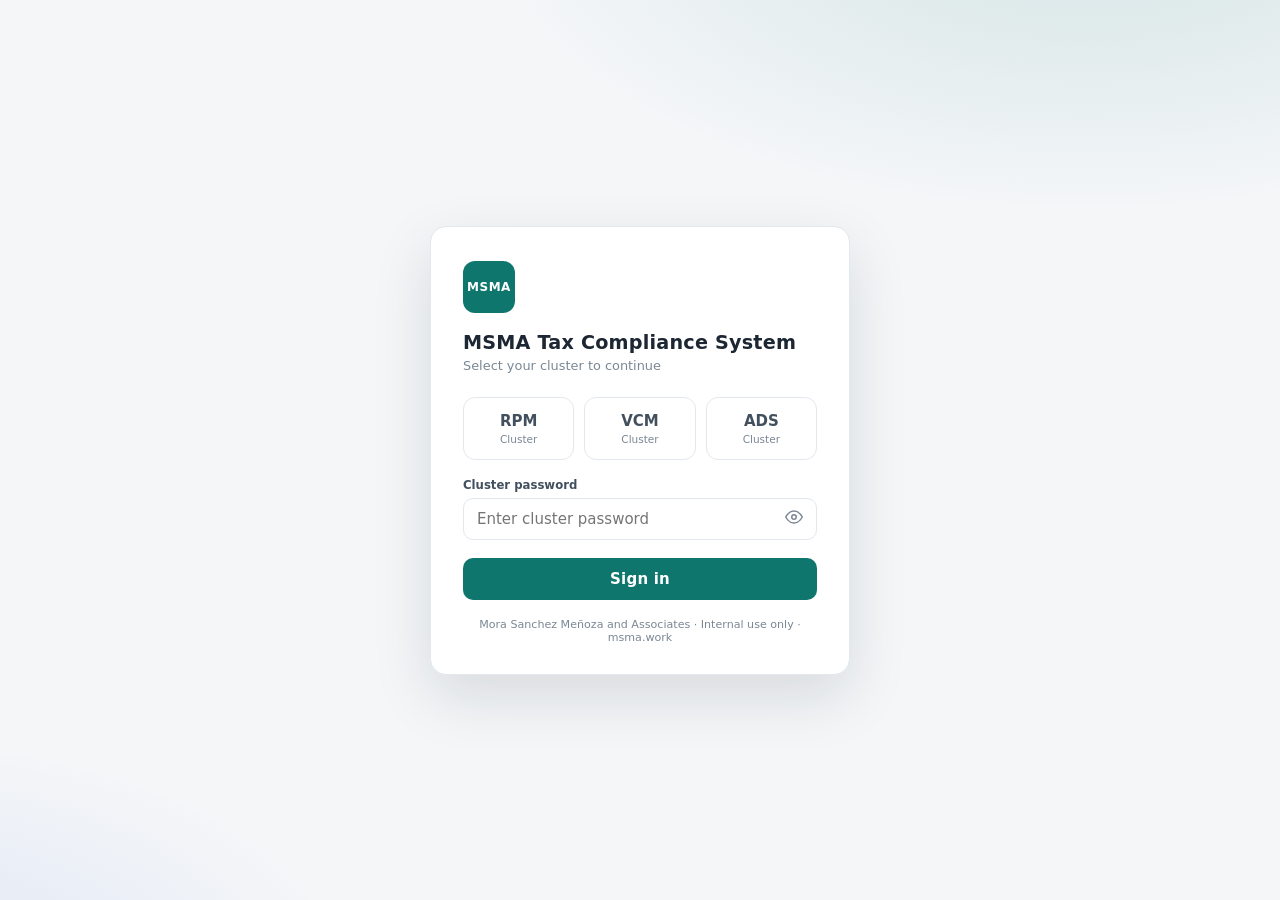
==== msma-tax-compliance-system_6.html @ a79dd3a3 "Add files via upload" ====
<!DOCTYPE html>
<html lang="en">
<head>
<meta charset="UTF-8">
<meta name="viewport" content="width=device-width, initial-scale=1.0">
<title>MSMA Tax Compliance System</title>
<style>
  :root{
    --ink:#1c2733; --ink-soft:#42505e; --muted:#7a8794;
    --paper:#f4f6f8; --surface:#ffffff; --line:#e2e8ee;
    --accent:#0f766e; --accent-soft:#e6f3f1; --accent-deep:#0b5a54;
    --amber:#b45309; --amber-bg:#fdf3e3;
    --red:#b91c1c; --red-bg:#fdecec;
    --green:#15803d; --green-bg:#e9f6ee;
    --blue:#1d4ed8; --blue-bg:#e9effc;
    --radius:10px;
    --sidebar-w:248px; --sidebar-w-min:64px;
    font-size:15px;
  }
  *{box-sizing:border-box; margin:0; padding:0;}
  body{
    font-family:"Segoe UI", system-ui, -apple-system, Roboto, "Helvetica Neue", Arial, sans-serif;
    background:var(--paper); color:var(--ink); min-height:100vh;
  }
  button{font:inherit; cursor:pointer;}
  input,select,textarea{font:inherit; color:var(--ink);}

  /* =================== LOGIN =================== */
  #loginScreen{
    min-height:100vh; display:flex; align-items:center; justify-content:center;
    background:
      radial-gradient(1000px 500px at 85% -10%, rgba(15,118,110,.14), transparent 60%),
      radial-gradient(800px 420px at -10% 110%, rgba(29,78,216,.10), transparent 60%),
      var(--paper);
    padding:24px;
  }
  .login-card{
    width:100%; max-width:420px; background:var(--surface);
    border:1px solid var(--line); border-radius:16px;
    box-shadow:0 22px 60px rgba(15,25,35,.12);
    padding:34px 32px 30px;
  }
  .login-card .logo{
    width:52px; height:52px; border-radius:12px; background:var(--accent);
    color:#fff; display:grid; place-items:center; font-weight:800; letter-spacing:.5px;
    margin-bottom:18px; font-size:.8rem;
  }
  .login-card h1{font-size:1.28rem; letter-spacing:.2px;}
  .login-card .tag{color:var(--muted); font-size:.86rem; margin:4px 0 24px;}
  .cluster-grid{display:grid; grid-template-columns:repeat(3,1fr); gap:10px; margin-bottom:18px;}
  .cluster-opt{
    border:1.5px solid var(--line); border-radius:12px; background:var(--surface);
    padding:14px 8px; text-align:center; color:var(--ink-soft); font-weight:700;
    transition:border-color .15s, background .15s;
  }
  .cluster-opt small{display:block; font-weight:500; color:var(--muted); font-size:.7rem; margin-top:3px;}
  .cluster-opt:hover{border-color:var(--accent);}
  .cluster-opt.sel{border-color:var(--accent); background:var(--accent-soft); color:var(--accent-deep);}
  .login-field{margin-bottom:14px;}
  .login-field label{display:block; font-size:.78rem; font-weight:600; color:var(--ink-soft); margin-bottom:6px;}
  .pw-wrap{position:relative;}
  .pw-wrap input{
    width:100%; padding:11px 44px 11px 13px; border:1.5px solid var(--line); border-radius:10px; outline:none;
  }
  .pw-wrap input:focus{border-color:var(--accent);}
  /* hide the browser's built-in password reveal (Edge) so only our toggle shows */
  .pw-wrap input::-ms-reveal,
  .pw-wrap input::-ms-clear{display:none;}
  .pw-wrap .eye{
    position:absolute; right:6px; top:50%; transform:translateY(-50%);
    border:none; background:transparent; color:var(--muted); width:34px; height:34px; border-radius:8px;
  }
  .pw-wrap .eye:hover{background:var(--paper);}
  .login-btn{
    width:100%; padding:12px; border:none; border-radius:10px; background:var(--accent);
    color:#fff; font-weight:700; letter-spacing:.2px; margin-top:4px;
  }
  .login-btn:hover{background:var(--accent-deep);}
  .login-err{
    color:var(--red); background:var(--red-bg); border-radius:8px; font-size:.82rem;
    padding:9px 12px; margin-bottom:12px; display:none;
  }
  .login-err.show{display:block; animation:shake .3s;}
  @keyframes shake{ 25%{transform:translateX(-4px)} 75%{transform:translateX(4px)} }
  .login-foot{margin-top:18px; text-align:center; font-size:.74rem; color:var(--muted);}

  /* =================== APP CHROME =================== */
  #appScreen{display:none;}
  .topbar{
    position:fixed; top:0; left:0; right:0; height:56px; z-index:40;
    background:var(--surface); border-bottom:1px solid var(--line);
    display:flex; align-items:center; gap:12px; padding:0 16px;
  }
  .hamburger{
    width:40px; height:40px; border:none; background:transparent; border-radius:50%;
    display:grid; place-items:center; color:var(--ink-soft);
  }
  .hamburger:hover{background:var(--paper);}
  .brand{display:flex; align-items:baseline; gap:8px; white-space:nowrap;}
  .brand .word{font-weight:700; letter-spacing:.4px;}
  .brand .app{color:var(--muted); font-size:.92rem;}
  .topbar .spacer{flex:1;}
  .cluster-chip{
    font-size:.76rem; font-weight:700; color:var(--accent-deep); background:var(--accent-soft);
    padding:4px 12px; border-radius:999px; letter-spacing:.04em;
  }
  .pst-clock{font-size:.85rem; color:var(--muted); white-space:nowrap;}
  .pst-clock b{color:var(--ink-soft); font-weight:600;}
  .logout-btn{
    border:1px solid var(--line); background:var(--surface); border-radius:8px;
    padding:6px 12px; font-size:.82rem; font-weight:600; color:var(--ink-soft);
  }
  .logout-btn:hover{border-color:var(--red); color:var(--red);}

  /* =================== SIDEBAR =================== */
  .sidebar{
    position:fixed; top:56px; bottom:0; left:0; width:var(--sidebar-w); z-index:30;
    background:var(--surface); border-right:1px solid var(--line);
    padding:12px 8px; overflow-y:auto; transition:width .18s ease;
    display:flex; flex-direction:column;
  }
  body.nav-min .sidebar{width:var(--sidebar-w-min);}
  .nav-item{
    display:flex; align-items:center; gap:14px; width:100%;
    border:none; background:transparent; text-align:left;
    padding:10px 14px; border-radius:0 999px 999px 0;
    color:var(--ink-soft); font-weight:500; white-space:nowrap; overflow:hidden;
  }
  .nav-item:hover{background:var(--paper);}
  .nav-item.active{background:var(--accent-soft); color:var(--accent-deep); font-weight:700;}
  .nav-item .ico{flex:0 0 20px; width:20px; height:20px;}
  .nav-item .chev{
    margin-left:auto; transition:transform .5s ease; flex:0 0 16px; width:16px; height:16px;
  }
  .nav-item.open .chev{transform:rotate(180deg);}
  body.nav-min .nav-item .label, body.nav-min .nav-item .chev{display:none;}

  /* dropdown: vertical window closing at .5s */
  .submenu{
    overflow:hidden; max-height:0; transition:max-height .5s ease;
  }
  .submenu.open{max-height:240px;}
  .submenu .nav-item{padding-left:48px; font-size:.92rem;}
  body.nav-min .submenu .nav-item{padding-left:14px;}
  .nav-bottom{margin-top:auto; border-top:1px solid var(--line); padding-top:8px;}

  /* =================== MAIN =================== */
  .main{margin:56px 0 0 var(--sidebar-w); padding:22px 26px 60px; transition:margin .18s ease;}
  body.nav-min .main{margin-left:var(--sidebar-w-min);}
  .page-head{display:flex; flex-wrap:wrap; align-items:center; gap:14px; margin-bottom:18px;}
  .page-head h1{font-size:1.35rem; font-weight:700; letter-spacing:.2px;}
  .page-head .sub{color:var(--muted); font-size:.9rem; width:100%;}
  .period-nav{display:flex; align-items:center; gap:6px; margin-left:auto;}
  .period-nav button{
    border:1px solid var(--line); background:var(--surface); border-radius:8px;
    width:34px; height:34px; color:var(--ink-soft);
  }
  .period-nav .period-label{
    border:1px solid var(--line); background:var(--surface); border-radius:8px;
    padding:6px 14px; font-weight:600; min-width:150px; text-align:center;
  }
  .subtabs{display:flex; gap:8px; margin-bottom:16px;}
  .subtab{
    border:1px solid var(--line); background:var(--surface); border-radius:999px;
    padding:7px 16px; font-weight:600; font-size:.86rem; color:var(--ink-soft);
  }
  .subtab.active{background:var(--ink); border-color:var(--ink); color:#fff;}

  .stat-row{display:grid; grid-template-columns:repeat(auto-fit,minmax(150px,1fr)); gap:12px; margin-bottom:20px;}
  .stat{background:var(--surface); border:1px solid var(--line); border-radius:var(--radius); padding:14px 16px;}
  .stat .n{font-size:1.5rem; font-weight:700;}
  .stat .l{font-size:.8rem; color:var(--muted); margin-top:2px;}
  .stat.flag-red .n{color:var(--red);}
  .stat.flag-amber .n{color:var(--amber);}
  .stat.flag-green .n{color:var(--green);}

  .toolbar{display:flex; flex-wrap:wrap; gap:10px; margin-bottom:14px; align-items:center;}
  .toolbar input[type=search]{
    flex:1; min-width:180px; padding:9px 14px; border:1px solid var(--line);
    border-radius:999px; background:var(--surface); outline:none;
  }
  .toolbar input[type=search]:focus{border-color:var(--accent);}
  .toolbar select{padding:9px 12px; border:1px solid var(--line); border-radius:8px; background:var(--surface);}
  .btn{border:none; border-radius:8px; padding:9px 16px; font-weight:600; background:var(--accent); color:#fff;}
  .btn:hover{background:var(--accent-deep);}
  .btn.ghost{background:var(--surface); color:var(--ink-soft); border:1px solid var(--line);}
  .btn.ghost:hover{background:var(--paper);}

  .card{background:var(--surface); border:1px solid var(--line); border-radius:var(--radius); overflow:hidden; margin-bottom:18px;}
  .card .card-title{
    padding:12px 16px; border-bottom:1px solid var(--line); font-weight:700; font-size:.95rem;
    display:flex; align-items:center; gap:10px;
  }
  .card .card-title .pill{
    font-size:.7rem; font-weight:700; padding:2px 9px; border-radius:999px;
    background:var(--accent-soft); color:var(--accent-deep);
  }
  table{width:100%; border-collapse:collapse;}
  thead th{
    text-align:left; font-size:.74rem; text-transform:uppercase; letter-spacing:.06em;
    color:var(--muted); padding:10px 14px; border-bottom:1px solid var(--line); background:#fbfcfd; white-space:nowrap;
  }
  tbody td{padding:12px 14px; border-bottom:1px solid var(--line); vertical-align:middle;}
  tbody tr:last-child td{border-bottom:none;}
  tbody tr:hover{background:#fafcfc;}
  .cname{font-weight:600; cursor:pointer;}
  .cname:hover{color:var(--accent); text-decoration:underline;}
  .cmeta{font-size:.78rem; color:var(--muted); margin-top:2px;}
  .chan{display:inline-block; font-size:.72rem; font-weight:700; letter-spacing:.03em; padding:2px 8px; border-radius:999px;}
  .chan.ebir{background:var(--blue-bg); color:var(--blue);}
  .chan.efps{background:var(--accent-soft); color:var(--accent-deep);}
  .taxtag{
    display:inline-block; font-size:.68rem; font-weight:700; padding:2px 7px; border-radius:6px;
    background:var(--paper); color:var(--ink-soft); border:1px solid var(--line); margin-right:3px;
  }
  .due{font-variant-numeric:tabular-nums; white-space:nowrap; font-size:.86rem;}
  .flagchip{display:inline-flex; align-items:center; gap:5px; font-size:.75rem; font-weight:700; padding:3px 9px; border-radius:999px; white-space:nowrap;}
  .flagchip.red{background:var(--red-bg); color:var(--red);}
  .flagchip.amber{background:var(--amber-bg); color:var(--amber);}
  .flagchip.green{background:var(--green-bg); color:var(--green);}
  .flagchip.grey{background:var(--paper); color:var(--muted);}

  .pipe{display:flex; gap:3px; align-items:center;}
  .pipe .step{
    width:22px; height:22px; border-radius:6px; border:1px solid var(--line);
    background:var(--surface); display:grid; place-items:center;
    font-size:.62rem; font-weight:700; color:var(--muted); position:relative;
  }
  .pipe .step.done{background:var(--accent); border-color:var(--accent); color:#fff;}
  .pipe .step.next{border-color:var(--accent); color:var(--accent-deep); border-style:dashed;}
  .pipe .step:hover::after{
    content:attr(data-tip); position:absolute; bottom:130%; left:50%; transform:translateX(-50%);
    background:var(--ink); color:#fff; font-size:.7rem; font-weight:500; padding:4px 8px;
    border-radius:6px; white-space:nowrap; z-index:5;
  }
  .pipe-actions{display:flex; gap:4px; margin-left:8px;}
  .pipe-actions button{
    border:1px solid var(--line); background:var(--surface); border-radius:6px;
    width:24px; height:24px; font-size:.8rem; color:var(--ink-soft); line-height:1;
  }
  .pipe-actions button:hover{border-color:var(--accent); color:var(--accent-deep);}
  .status-word{font-size:.78rem; color:var(--ink-soft); margin-top:4px;}

  .empty{padding:44px 20px; text-align:center; color:var(--muted);}
  .empty b{color:var(--ink-soft);}

  /* summary tiles on dashboard */
  .ret-grid{display:grid; grid-template-columns:repeat(auto-fit,minmax(250px,1fr)); gap:14px; margin-bottom:22px;}
  .ret-card{
    background:var(--surface); border:1px solid var(--line); border-radius:var(--radius);
    padding:16px; cursor:pointer; transition:border-color .15s, box-shadow .15s;
  }
  .ret-card:hover{border-color:var(--accent); box-shadow:0 4px 14px rgba(15,118,110,.08);}
  .ret-card .rc-head{display:flex; justify-content:space-between; align-items:baseline; margin-bottom:2px;}
  .ret-card .rc-form{font-weight:800; font-size:1.05rem;}
  .ret-card .rc-tax{font-size:.7rem; font-weight:700; color:var(--accent-deep); background:var(--accent-soft); padding:2px 8px; border-radius:999px;}
  .ret-card .rc-period{font-size:.78rem; color:var(--muted); margin-bottom:12px;}
  .ret-card .rc-bar{height:8px; border-radius:999px; background:var(--paper); overflow:hidden; margin-bottom:10px; display:flex;}
  .ret-card .rc-bar i{display:block; height:100%;}
  .ret-card .rc-nums{display:flex; gap:14px; font-size:.78rem; color:var(--ink-soft); flex-wrap:wrap;}
  .ret-card .rc-nums b{font-size:.95rem;}
  .dot{display:inline-block; width:8px; height:8px; border-radius:50%; margin-right:4px;}

  /* =================== MODALS =================== */
  .overlay{
    position:fixed; inset:0; background:rgba(20,28,36,.45); z-index:60;
    display:none; align-items:flex-start; justify-content:center; padding:56px 16px; overflow-y:auto;
  }
  .overlay.open{display:flex;}
  .modal{background:var(--surface); border-radius:14px; width:100%; max-width:640px; box-shadow:0 18px 50px rgba(15,25,35,.25);}
  .modal header{display:flex; align-items:center; justify-content:space-between; padding:16px 20px; border-bottom:1px solid var(--line); cursor:move; user-select:none;}
  .modal header h2{font-size:1.05rem;}
  /* dropdown checklist */
  .dd{position:relative;}
  .dd-btn{
    width:100%; text-align:left; padding:8px 34px 8px 11px; border:1px solid var(--line);
    border-radius:8px; background:#fff; color:var(--ink); position:relative;
  }
  .dd-btn:focus{border-color:var(--accent); outline:none;}
  .dd-btn.placeholder{color:var(--muted);}
  .dd-btn::after{
    content:""; position:absolute; right:12px; top:50%; width:8px; height:8px;
    border-right:2px solid var(--muted); border-bottom:2px solid var(--muted);
    transform:translateY(-70%) rotate(45deg); transition:transform .2s ease;
  }
  .dd.open .dd-btn::after{transform:translateY(-30%) rotate(-135deg);}
  .dd-panel{
    position:absolute; top:calc(100% + 4px); left:0; right:0; z-index:10;
    background:#fff; border:1px solid var(--line); border-radius:10px;
    box-shadow:0 10px 26px rgba(15,25,35,.14); padding:6px;
    overflow:hidden; max-height:0; opacity:0; pointer-events:none;
    transition:max-height .5s ease, opacity .2s ease;
  }
  .dd.open .dd-panel{max-height:220px; opacity:1; pointer-events:auto;}
  .dd-panel label{
    display:flex; align-items:center; gap:9px; padding:8px 10px; border-radius:7px;
    font-size:.88rem; font-weight:500; color:var(--ink-soft); cursor:pointer; margin:0;
  }
  .dd-panel label:hover{background:var(--paper);}
  .modal .body{padding:18px 20px; display:grid; grid-template-columns:1fr 1fr; gap:14px;}
  .modal .body .full{grid-column:1/-1;}
  .field label{display:block; font-size:.78rem; font-weight:600; color:var(--ink-soft); margin-bottom:5px;}
  .field input,.field select,.field textarea{
    width:100%; padding:8px 11px; border:1px solid var(--line); border-radius:8px; outline:none; background:#fff;
  }
  .field input:focus,.field select:focus,.field textarea:focus{border-color:var(--accent);}
  .checks{display:flex; gap:14px; flex-wrap:wrap; padding-top:4px;}
  .cor-note{
    display:flex; gap:8px; align-items:flex-start;
    background:var(--amber-bg); color:var(--amber);
    border:1px solid #f0d9b5; border-radius:8px;
    padding:9px 12px; font-size:.8rem; line-height:1.45;
  }
  .cor-note b{font-weight:700;}
  .checks label{display:flex; align-items:center; gap:6px; font-size:.86rem; font-weight:500; color:var(--ink-soft); margin:0;}
  .modal footer{display:flex; justify-content:space-between; gap:10px; padding:14px 20px; border-top:1px solid var(--line);}
  .modal footer .right{display:flex; gap:10px; margin-left:auto;}
  .danger-link{background:none; border:none; color:var(--red); font-weight:600;}
  .xclose{border:none; background:transparent; font-size:1.2rem; color:var(--muted); width:32px; height:32px; border-radius:50%;}
  .xclose:hover{background:var(--paper);}
  .hint{font-size:.75rem; color:var(--muted); margin-top:4px;}

  .toast{
    position:fixed; bottom:22px; left:50%; transform:translateX(-50%) translateY(80px);
    background:var(--ink); color:#fff; padding:10px 18px; border-radius:999px;
    font-size:.85rem; z-index:80; opacity:0; transition:all .25s ease; pointer-events:none;
  }
  .toast.show{opacity:1; transform:translateX(-50%) translateY(0);}
  .storage-note{margin-top:16px; font-size:.78rem; color:var(--muted);}

  @media (max-width:860px){
    body #appScreen .sidebar{width:var(--sidebar-w-min);}
    body #appScreen .sidebar .label, body #appScreen .sidebar .chev{display:none;}
    body #appScreen .main{margin-left:var(--sidebar-w-min); padding:16px 12px 60px;}
    .modal .body{grid-template-columns:1fr;}
    .cluster-grid{grid-template-columns:1fr;}
  }
  @media (prefers-reduced-motion: reduce){ *{transition:none !important;} }
</style>
</head>
<body>

<!-- ============================================================
     LOGIN SCREEN
============================================================ -->
<div id="loginScreen">
  <div class="login-card">
    <div class="logo">MSMA</div>
    <h1>MSMA Tax Compliance System</h1>
    <div class="tag">Select your cluster to continue</div>
    <div class="login-err" id="loginErr"></div>
    <div class="cluster-grid" id="clusterGrid">
      <button class="cluster-opt" data-cluster="RPM">RPM<small>Cluster</small></button>
      <button class="cluster-opt" data-cluster="VCM">VCM<small>Cluster</small></button>
      <button class="cluster-opt" data-cluster="ADS">ADS<small>Cluster</small></button>
    </div>
    <div class="login-field">
      <label for="loginPw">Cluster password</label>
      <div class="pw-wrap">
        <input type="password" id="loginPw" placeholder="Enter cluster password" autocomplete="current-password">
        <button class="eye" id="pwEye" type="button" aria-label="Show password">
          <svg width="18" height="18" viewBox="0 0 24 24" fill="none" stroke="currentColor" stroke-width="2" stroke-linecap="round" stroke-linejoin="round"><path d="M1 12s4-8 11-8 11 8 11 8-4 8-11 8-11-8-11-8z"/><circle cx="12" cy="12" r="3"/></svg>
        </button>
      </div>
    </div>
    <button class="login-btn" id="btnLogin">Sign in</button>
    <div class="login-foot">Mora Sanchez Meñoza and Associates · Internal use only · msma.work</div>
  </div>
</div>

<!-- ============================================================
     APP
============================================================ -->
<div id="appScreen">
  <div class="topbar">
    <button class="hamburger" id="btnNav" aria-label="Toggle navigation">
      <svg width="20" height="20" viewBox="0 0 24 24" fill="none" stroke="currentColor" stroke-width="2" stroke-linecap="round"><line x1="3" y1="6" x2="21" y2="6"/><line x1="3" y1="12" x2="21" y2="12"/><line x1="3" y1="18" x2="21" y2="18"/></svg>
    </button>
    <div class="brand">
      <span class="word">MSMA</span>
      <span class="app">Tax Compliance System</span>
    </div>
    <span class="cluster-chip" id="clusterChip"></span>
    <div class="spacer"></div>
    <div class="pst-clock" id="pstClock"></div>
    <button class="logout-btn" id="btnLogout">Log out</button>
  </div>

  <nav class="sidebar" id="sidebar">
    <button class="nav-item" data-view="dashboard">
      <svg class="ico" viewBox="0 0 24 24" fill="none" stroke="currentColor" stroke-width="2" stroke-linecap="round" stroke-linejoin="round"><rect x="3" y="3" width="7" height="9"/><rect x="14" y="3" width="7" height="5"/><rect x="14" y="12" width="7" height="9"/><rect x="3" y="16" width="7" height="5"/></svg>
      <span class="label">Main Tracker</span>
    </button>
    <button class="nav-item" data-view="masterlist">
      <svg class="ico" viewBox="0 0 24 24" fill="none" stroke="currentColor" stroke-width="2" stroke-linecap="round" stroke-linejoin="round"><path d="M17 21v-2a4 4 0 0 0-4-4H5a4 4 0 0 0-4 4v2"/><circle cx="9" cy="7" r="4"/><path d="M23 21v-2a4 4 0 0 0-3-3.87"/><path d="M16 3.13a4 4 0 0 1 0 7.75"/></svg>
      <span class="label">Client Masterlist</span>
    </button>

    <button class="nav-item" id="taxParent">
      <svg class="ico" viewBox="0 0 24 24" fill="none" stroke="currentColor" stroke-width="2" stroke-linecap="round" stroke-linejoin="round"><path d="M14 2H6a2 2 0 0 0-2 2v16a2 2 0 0 0 2 2h12a2 2 0 0 0 2-2V8z"/><polyline points="14 2 14 8 20 8"/><line x1="16" y1="13" x2="8" y2="13"/><line x1="16" y1="17" x2="8" y2="17"/></svg>
      <span class="label">Tax Compliance</span>
      <svg class="chev" viewBox="0 0 24 24" fill="none" stroke="currentColor" stroke-width="2" stroke-linecap="round" stroke-linejoin="round"><polyline points="6 9 12 15 18 9"/></svg>
    </button>
    <div class="submenu" id="taxSubmenu">
      <button class="nav-item" data-view="WTC"><span class="label">WTC · Compensation</span></button>
      <button class="nav-item" data-view="EWT"><span class="label">EWT · Expanded</span></button>
      <button class="nav-item" data-view="VAT"><span class="label">VAT</span></button>
      <button class="nav-item" data-view="IT"><span class="label">IT · Income Tax</span></button>
    </div>

    <div class="nav-bottom">
      <button class="nav-item" id="navExport">
        <svg class="ico" viewBox="0 0 24 24" fill="none" stroke="currentColor" stroke-width="2" stroke-linecap="round" stroke-linejoin="round"><path d="M21 15v4a2 2 0 0 1-2 2H5a2 2 0 0 1-2-2v-4"/><polyline points="7 10 12 15 17 10"/><line x1="12" y1="15" x2="12" y2="3"/></svg>
        <span class="label">Export current view</span>
      </button>
    </div>
  </nav>

  <main class="main" id="mainContent"></main>
</div>

<!-- ============ CLIENT MODAL ============ -->
<div class="overlay" id="clientOverlay">
  <div class="modal" role="dialog" aria-modal="true">
    <header>
      <h2 id="clientModalTitle">Add client</h2>
      <button class="xclose" data-close="clientOverlay">✕</button>
    </header>
    <div class="body">
      <div class="cor-note full">
        <svg width="15" height="15" viewBox="0 0 24 24" fill="none" stroke="currentColor" stroke-width="2" stroke-linecap="round" stroke-linejoin="round" style="flex:0 0 15px; margin-top:2px;"><circle cx="12" cy="12" r="10"/><line x1="12" y1="16" x2="12" y2="12"/><line x1="12" y1="8" x2="12.01" y2="8"/></svg>
        <span>All information must be based on the client's <b>latest Certificate of Registration (BIR Form 2303)</b>.</span>
      </div>
      <div class="field full">
        <label>Registered name</label>
        <input id="fName" placeholder="e.g. ABC Trading Corp.">
      </div>
      <div class="field">
        <label>TIN</label>
        <input id="fTin" placeholder="000-000-000-000">
      </div>
      <div class="field">
        <label>RDO code</label>
        <input id="fRdo" placeholder="e.g. 081">
      </div>
      <div class="field">
        <label>Filing channel</label>
        <select id="fChan">
          <option value="eBIRForms">eBIRForms</option>
          <option value="EFPS">EFPS</option>
        </select>
      </div>
      <div class="field">
        <label>EFPS group</label>
        <select id="fGroup">
          <option value="">N/A</option>
          <option value="A">Group A (file by 15th)</option>
          <option value="B">Group B (file by 14th)</option>
          <option value="C">Group C (file by 13th)</option>
          <option value="D">Group D (file by 12th)</option>
          <option value="E">Group E (file by 11th)</option>
        </select>
        <div class="hint">Staggered filing applies to EFPS monthly withholding returns. Payment due the 15th.</div>
      </div>
      <div class="field">
        <label>Applicable tax types</label>
        <div class="dd" id="taxDd">
          <button type="button" class="dd-btn placeholder" id="taxDdBtn">Select tax types</button>
          <div class="dd-panel">
            <label><input type="checkbox" id="txWTC"> WTC</label>
            <label><input type="checkbox" id="txEWT"> EWT</label>
            <label><input type="checkbox" id="txVAT"> VAT</label>
            <label><input type="checkbox" id="txIT"> IT</label>
          </div>
        </div>
      </div>
      <div class="field">
        <label>Registered business address</label>
        <input id="fAddr" placeholder="As shown on the 2303">
      </div>
      <div class="field">
        <label>Associate in charge</label>
        <input id="fPrep" placeholder="Staff name">
      </div>
      <div class="field">
        <label>Reviewer/Senior associate in charge</label>
        <input id="fRev" placeholder="Senior / manager">
      </div>
      <div class="field full">
        <label>Notes</label>
        <textarea id="fNotes" rows="2" placeholder="Payroll cut-off quirks, contact person, etc."></textarea>
      </div>
    </div>
    <footer>
      <button class="danger-link" id="btnDeleteClient" style="display:none;">Delete client</button>
      <div class="right">
        <button class="btn ghost" data-close="clientOverlay">Cancel</button>
        <button class="btn" id="btnSaveClient">Save client</button>
      </div>
    </footer>
  </div>
</div>

<!-- ============ RECORD MODAL ============ -->
<div class="overlay" id="recOverlay">
  <div class="modal" role="dialog" aria-modal="true">
    <header>
      <h2 id="recModalTitle">Filing detail</h2>
      <button class="xclose" data-close="recOverlay">✕</button>
    </header>
    <div class="body">
      <div class="field">
        <label>Tax due (₱)</label>
        <input id="rTax" type="number" min="0" step="0.01" placeholder="0.00">
      </div>
      <div class="field">
        <label>Confirmation / FRN no.</label>
        <input id="rRef" placeholder="Filing reference no.">
      </div>
      <div class="field full">
        <label>Notes for this period</label>
        <textarea id="rNotes" rows="3" placeholder="Variances, client delays, penalty exposure…"></textarea>
      </div>
      <div class="field full">
        <label>Step history</label>
        <div id="rHistory" style="font-size:.82rem; color:var(--ink-soft); line-height:1.7;"></div>
      </div>
    </div>
    <footer>
      <div class="right">
        <button class="btn ghost" data-close="recOverlay">Close</button>
        <button class="btn" id="btnSaveRec">Save</button>
      </div>
    </footer>
  </div>
</div>

<div class="toast" id="toast"></div>

<script>
"use strict";
/* ============================================================
   PST-pinned date helpers
============================================================ */
const MONTHS = ["January","February","March","April","May","June","July","August","September","October","November","December"];
function nowPST(){
  const fmt = new Intl.DateTimeFormat("en-PH", {
    timeZone:"Asia/Manila", year:"numeric", month:"2-digit", day:"2-digit",
    hour:"2-digit", minute:"2-digit", hour12:false
  });
  const p = {};
  fmt.formatToParts(new Date()).forEach(x => p[x.type] = x.value);
  return { y:+p.year, m:+p.month, d:+p.day, hh:p.hour, mm:p.minute };
}
function ymdInt(y,m,d){ return y*10000+m*100+d; }
function todayInt(){ const t=nowPST(); return ymdInt(t.y,t.m,t.d); }
function dateStampPST(){ const t=nowPST(); return `${t.y}-${String(t.m).padStart(2,"0")}-${String(t.d).padStart(2,"0")}`; }
function daysBetween(fromInt, toYmd){
  const f = new Date(Date.UTC(Math.floor(fromInt/10000), Math.floor(fromInt/100)%100-1, fromInt%100));
  const t = new Date(Date.UTC(toYmd.y, toYmd.m-1, toYmd.d));
  return Math.round((t-f)/86400000);
}
function lastDayOf(y,m){ return new Date(Date.UTC(y,m,0)).getUTCDate(); }
function addDays(y,m,d,n){
  const dt = new Date(Date.UTC(y,m-1,d)); dt.setUTCDate(dt.getUTCDate()+n);
  return { y:dt.getUTCFullYear(), m:dt.getUTCMonth()+1, d:dt.getUTCDate() };
}
function ordinal(n){ const s=["th","st","nd","rd"], v=n%100; return n+(s[(v-20)%10]||s[v]||s[0]); }
function fmtYmd(o){ return `${MONTHS[o.m-1].slice(0,3)} ${o.d}, ${o.y}`; }

/* ============================================================
   Auth — cluster gate (hash-obfuscated; see deployment note)
============================================================ */
const cyrb53 = (str, seed = 0) => {
  let h1 = 0xdeadbeef ^ seed, h2 = 0x41c6ce57 ^ seed;
  for (let i = 0, ch; i < str.length; i++) {
    ch = str.charCodeAt(i);
    h1 = Math.imul(h1 ^ ch, 2654435761);
    h2 = Math.imul(h2 ^ ch, 1597334677);
  }
  h1 = Math.imul(h1 ^ (h1 >>> 16), 2246822507) ^ Math.imul(h2 ^ (h2 >>> 13), 3266489909);
  h2 = Math.imul(h2 ^ (h2 >>> 16), 2246822507) ^ Math.imul(h1 ^ (h1 >>> 13), 3266489909);
  return 4294967296 * (2097151 & h2) + (h1 >>> 0);
};
const CLUSTER_HASHES = { RPM:8648645207156326, ADS:8324280130240436, VCM:7499670937568036 };

/* ============================================================
   Storage (localStorage w/ in-memory fallback for sandboxes)
============================================================ */
const memStore = {};
const store = {
  get(k){ try { return localStorage.getItem(k); } catch(e){ return memStore[k] ?? null; } },
  set(k,v){ try { localStorage.setItem(k,v); } catch(e){ memStore[k]=v; } },
  del(k){ try { localStorage.removeItem(k); } catch(e){ delete memStore[k]; } }
};
const memSession = {};
const session = {
  get(k){ try { return sessionStorage.getItem(k); } catch(e){ return memSession[k] ?? null; } },
  set(k,v){ try { sessionStorage.setItem(k,v); } catch(e){ memSession[k]=v; } },
  del(k){ try { sessionStorage.removeItem(k); } catch(e){ delete memSession[k]; } }
};

let cluster = null;
let db = null;
function dbKey(){ return `msma_taxcomp_v1_${cluster}`; }
function loadDb(){
  try { db = JSON.parse(store.get(dbKey())) || null; } catch(e){ db = null; }
  if(!db) db = { clients:[], records:{} };
  if(!db.clients) db.clients = [];
  if(!db.records) db.records = {};
  // migrate any clients saved under the old "WTE" tag to "EWT"
  db.clients.forEach(c=>{
    if(c.taxTypes && "WTE" in c.taxTypes){
      c.taxTypes.EWT = c.taxTypes.EWT || c.taxTypes.WTE;
      delete c.taxTypes.WTE;
    }
  });
}
function save(){ store.set(dbKey(), JSON.stringify(db)); }

/* ============================================================
   Return definitions & deadline logic
============================================================ */
const STEPS = [
  {key:"requested", label:"Data Requested",  short:"RQ"},
  {key:"received",  label:"Data Received",   short:"RC"},
  {key:"drafted",   label:"Return Drafted",  short:"DR"},
  {key:"reviewed",  label:"Reviewed",        short:"RV"},
  {key:"approved",  label:"Client Approved", short:"AP"},
  {key:"filed",     label:"Filed",           short:"FI"},
  {key:"paid",      label:"Paid",            short:"PY"},
  {key:"archived",  label:"Archived",        short:"AR"}
];
const EFPS_DAYS = {A:15,B:14,C:13,D:12,E:11};

// freq: M (monthly), Q (quarterly), A (annual)
const RETURNS = {
  "1601C":  { tax:"WTC", form:"1601-C",  name:"Withholding Tax on Compensation", freq:"M" },
  "0619E":  { tax:"EWT", form:"0619-E",  name:"Expanded WT — Monthly Remittance", freq:"M" },
  "1601EQ": { tax:"EWT", form:"1601-EQ", name:"Expanded WT — Quarterly Return",   freq:"Q" },
  "2550Q":  { tax:"VAT", form:"2550Q",   name:"Quarterly Value-Added Tax Return", freq:"Q" },
  "1702Q":  { tax:"IT",  form:"1702Q/1701Q", name:"Quarterly Income Tax Return",  freq:"Q" },
  "1702":   { tax:"IT",  form:"1702/1701",   name:"Annual Income Tax Return",     freq:"A" }
};
const TAX_PAGES = {
  WTC: { title:"Withholding Tax — Compensation", returns:["1601C"] },
  EWT: { title:"Withholding Tax — Expanded",     returns:["0619E","1601EQ"] },
  VAT: { title:"Value-Added Tax",                returns:["2550Q"] },
  IT:  { title:"Income Tax",                     returns:["1702Q","1702"] }
};

// period objects: monthly {y,m} · quarterly {y,q} · annual {y}
function periodKey(ret, p){
  const f = RETURNS[ret].freq;
  if(f==="M") return `${p.y}-${String(p.m).padStart(2,"0")}`;
  if(f==="Q") return `${p.y}-Q${p.q}`;
  return `${p.y}`;
}
function periodLabel(ret, p){
  const f = RETURNS[ret].freq;
  if(f==="M") return `${MONTHS[p.m-1]} ${p.y}`;
  if(f==="Q") return `Q${p.q} ${p.y}`;
  return `TY ${p.y}`;
}
function shiftPeriod(ret, p, dir){
  const f = RETURNS[ret].freq;
  if(f==="M"){
    let m=p.m+dir, y=p.y;
    if(m<1){m=12;y--;} if(m>12){m=1;y++;}
    return {y,m};
  }
  if(f==="Q"){
    let q=p.q+dir, y=p.y;
    if(q<1){q=4;y--;} if(q>4){q=1;y++;}
    return {y,q};
  }
  return {y:p.y+dir};
}
// default period = latest CLOSED period as of PST today
function defaultPeriod(ret){
  const t = nowPST();
  const f = RETURNS[ret].freq;
  if(f==="M") return t.m===1 ? {y:t.y-1,m:12} : {y:t.y,m:t.m-1};
  if(f==="Q"){
    const curQ = Math.floor((t.m-1)/3)+1;
    return curQ===1 ? {y:t.y-1,q:4} : {y:t.y,q:curQ-1};
  }
  return {y:t.y-1};
}
// deadline: returns {file:{y,m,d}, pay:{y,m,d}}
function deadlineFor(ret, client, p){
  const R = RETURNS[ret];
  if(R.freq==="M"){
    const f = p.m===12 ? {y:p.y+1,m:1} : {y:p.y,m:p.m+1};
    if(p.m===12) return { file:{...f,d:15}, pay:{...f,d:15} };  // Dec comp: Jan 15
    if(client.channel==="EFPS"){
      const d = EFPS_DAYS[client.efpsGroup] || 15;
      return { file:{...f,d}, pay:{...f,d:15} };
    }
    return { file:{...f,d:10}, pay:{...f,d:10} };
  }
  if(R.freq==="Q"){
    const endM = p.q*3, endD = lastDayOf(p.y, endM);
    if(ret==="1601EQ"){
      const f = endM===12 ? {y:p.y+1,m:1} : {y:p.y,m:endM+1};
      const d = lastDayOf(f.y, f.m);
      return { file:{...f,d}, pay:{...f,d} };  // last day of month following quarter
    }
    if(ret==="2550Q"){
      const f = endM===12 ? {y:p.y+1,m:1} : {y:p.y,m:endM+1};
      return { file:{...f,d:25}, pay:{...f,d:25} };  // 25th following quarter close
    }
    // 1702Q: 60 days after quarter close (corp); good proxy for 1701Q too
    const dl = addDays(p.y, endM, endD, 60);
    return { file:dl, pay:dl };
  }
  // annual: April 15 following taxable year
  return { file:{y:p.y+1,m:4,d:15}, pay:{y:p.y+1,m:4,d:15} };
}

function getRecord(ret, p, clientId){
  const rk = `${ret}|${periodKey(ret,p)}`;
  if(!db.records[rk]) db.records[rk] = {};
  if(!db.records[rk][clientId]) db.records[rk][clientId] = { stage:0, dates:{}, taxDue:"", ref:"", notes:"" };
  return db.records[rk][clientId];
}

function flagFor(ret, client, p, rec){
  if(rec.stage >= 8) return {cls:"green", text:"Complete", rank:4};
  if(rec.stage >= 6) return {cls:"green", text:"Filed", rank:3};
  const dl = deadlineFor(ret, client, p);
  const days = daysBetween(todayInt(), dl.file);   // >0 = days remaining
  if(days < 0)  return {cls:"red", text:"OVERDUE", rank:0};
  if(days <= 2) return {cls:"red", text:"At risk", rank:0};
  if(rec.stage < 2 && days <= 6) return {cls:"amber", text:"Chase data", rank:1};
  if(rec.stage === 0 && days <= 8) return {cls:"amber", text:"Send request", rank:1};
  return {cls:"grey", text:"On track", rank:2};
}

function clientsFor(taxType){
  return db.clients
    .filter(c => c.taxTypes && c.taxTypes[taxType])
    .sort((a,b)=>a.name.localeCompare(b.name));
}

/* ============================================================
   UI state
============================================================ */
const $ = id => document.getElementById(id);
let view = "dashboard";          // dashboard | masterlist | WTC | EWT | VAT | IT
let activeReturn = {};           // per tax page: which return sub-tab
let periods = {};                // per return key: current period
let recCtx = null;               // {ret, period, clientId}
let editingClientId = null;
let searchQ = "", filterFlag = "", filterChan = "";

Object.keys(RETURNS).forEach(r => periods[r] = defaultPeriod(r));
Object.keys(TAX_PAGES).forEach(t => activeReturn[t] = TAX_PAGES[t].returns[0]);

function escapeHtml(s){
  return String(s ?? "").replace(/[&<>"']/g, c => ({"&":"&amp;","<":"&lt;",">":"&gt;",'"':"&quot;","'":"&#39;"}[c]));
}
function fmtMoney(v){
  if(v === "" || v === null || v === undefined || isNaN(+v)) return "—";
  return "₱" + (+v).toLocaleString("en-PH",{minimumFractionDigits:2, maximumFractionDigits:2});
}

/* ============================================================
   LOGIN flow
============================================================ */
let selCluster = null;
document.querySelectorAll(".cluster-opt").forEach(b=>{
  b.onclick = ()=>{
    document.querySelectorAll(".cluster-opt").forEach(x=>x.classList.remove("sel"));
    b.classList.add("sel");
    selCluster = b.dataset.cluster;
    $("loginErr").classList.remove("show");
    $("loginPw").focus();
  };
});
$("pwEye").onclick = ()=>{
  const i = $("loginPw");
  i.type = i.type === "password" ? "text" : "password";
};
function tryLogin(){
  const err = $("loginErr");
  err.classList.remove("show");
  if(!selCluster){
    err.textContent = "Please select your cluster first.";
    void err.offsetWidth; err.classList.add("show"); return;
  }
  const pw = $("loginPw").value;
  if(cyrb53(pw) !== CLUSTER_HASHES[selCluster]){
    err.textContent = "Incorrect password for the " + selCluster + " Cluster.";
    void err.offsetWidth; err.classList.add("show");
    $("loginPw").select(); return;
  }
  session.set("msma_cluster", selCluster);
  enterApp(selCluster);
}
$("btnLogin").onclick = tryLogin;
$("loginPw").addEventListener("keydown", e=>{ if(e.key==="Enter") tryLogin(); });

function enterApp(cl){
  cluster = cl;
  loadDb();
  $("clusterChip").textContent = cluster + " CLUSTER";
  $("loginScreen").style.display = "none";
  $("appScreen").style.display = "block";
  $("loginPw").value = "";
  view = "dashboard";
  render();
}
$("btnLogout").onclick = ()=>{
  session.del("msma_cluster");
  cluster = null; db = null;
  $("appScreen").style.display = "none";
  $("loginScreen").style.display = "flex";
  document.querySelectorAll(".cluster-opt").forEach(x=>x.classList.remove("sel"));
  selCluster = null;
};

/* ============================================================
   SIDEBAR behaviour
============================================================ */
$("btnNav").onclick = ()=> document.body.classList.toggle("nav-min");
$("taxParent").onclick = ()=>{
  $("taxParent").classList.toggle("open");
  $("taxSubmenu").classList.toggle("open");
};
document.querySelectorAll(".nav-item[data-view]").forEach(b=>{
  b.onclick = ()=>{
    view = b.dataset.view;
    searchQ = ""; filterFlag = ""; filterChan = "";
    if(TAX_PAGES[view] && !$("taxSubmenu").classList.contains("open")){
      $("taxParent").classList.add("open");
      $("taxSubmenu").classList.add("open");
    }
    render();
  };
});
window.gotoView = function(v, ret){
  view = v;
  if(ret) activeReturn[RETURNS[ret].tax] = ret;
  if(TAX_PAGES[v]){
    $("taxParent").classList.add("open");
    $("taxSubmenu").classList.add("open");
  }
  render();
};

/* ============================================================
   RENDER — router
============================================================ */
function render(){
  document.querySelectorAll(".nav-item[data-view]").forEach(b=>{
    b.classList.toggle("active", b.dataset.view === view);
  });
  $("taxParent").classList.toggle("active", !!TAX_PAGES[view]);
  const el = $("mainContent");
  if(view==="dashboard") el.innerHTML = renderDashboard();
  else if(view==="masterlist") el.innerHTML = renderMasterlist();
  else el.innerHTML = renderTaxPage(view);
  wirePageEvents();
}

/* -------------------- Dashboard -------------------- */
function summarize(ret){
  const R = RETURNS[ret];
  const p = defaultPeriod(ret);
  const list = clientsFor(R.tax);
  const s = { total:list.length, filed:0, prog:0, amber:0, red:0, notStarted:0 };
  list.forEach(c=>{
    const rec = getRecord(ret, p, c.id);
    const f = flagFor(ret, c, p, rec);
    if(rec.stage>=6) s.filed++;
    else { s.prog++; if(rec.stage===0) s.notStarted++; }
    if(f.cls==="amber") s.amber++;
    if(f.cls==="red") s.red++;
  });
  return { p, s };
}
function renderDashboard(){
  const t = nowPST();
  let cards = "", attention = "";
  let attRows = [];

  Object.keys(RETURNS).forEach(ret=>{
    const R = RETURNS[ret];
    const { p, s } = summarize(ret);
    const pct = s.total ? Math.round(100*s.filed/s.total) : 0;
    const gDL = deadlineFor(ret, {channel:"eBIRForms"}, p).file;
    cards += `
      <div class="ret-card" onclick="gotoView('${R.tax}','${ret}')">
        <div class="rc-head">
          <span class="rc-form">${R.form}</span>
          <span class="rc-tax">${R.tax}</span>
        </div>
        <div class="rc-period">${escapeHtml(R.name)} · ${periodLabel(ret,p)} · due ${fmtYmd(gDL)}${ret==="1601C"||ret==="0619E"?" (EFPS staggered)":""}</div>
        <div class="rc-bar">
          <i style="width:${pct}%; background:var(--green);"></i>
          <i style="width:${s.total?Math.round(100*s.red/s.total):0}%; background:var(--red);"></i>
          <i style="width:${s.total?Math.round(100*s.amber/s.total):0}%; background:var(--amber);"></i>
        </div>
        <div class="rc-nums">
          <span><span class="dot" style="background:var(--green)"></span><b>${s.filed}</b>/${s.total} filed</span>
          <span><span class="dot" style="background:var(--ink)"></span><b>${s.prog}</b> in progress</span>
          <span><span class="dot" style="background:var(--amber)"></span><b>${s.amber}</b> follow-up</span>
          <span><span class="dot" style="background:var(--red)"></span><b>${s.red}</b> at risk</span>
        </div>
      </div>`;

    // attention list rows
    clientsFor(R.tax).forEach(c=>{
      const rec = getRecord(ret, p, c.id);
      const f = flagFor(ret, c, p, rec);
      if(f.cls==="red" || f.cls==="amber"){
        attRows.push({ f, c, ret, p, dl: deadlineFor(ret, c, p).file,
          stageWord: rec.stage===0 ? "Not started" : STEPS[rec.stage-1].label });
      }
    });
  });

  attRows.sort((a,b)=> a.f.rank - b.f.rank || ymdInt(a.dl.y,a.dl.m,a.dl.d) - ymdInt(b.dl.y,b.dl.m,b.dl.d));
  attention = attRows.length ? attRows.map(r=>`
    <tr>
      <td><div class="cname" onclick="gotoView('${RETURNS[r.ret].tax}','${r.ret}')">${escapeHtml(r.c.name)}</div>
          <div class="cmeta">${escapeHtml(r.c.preparer||"unassigned")}</div></td>
      <td><b>${RETURNS[r.ret].form}</b><div class="cmeta">${periodLabel(r.ret,r.p)}</div></td>
      <td class="due">${fmtYmd(r.dl)}</td>
      <td>${escapeHtml(r.stageWord)}</td>
      <td><span class="flagchip ${r.f.cls}">${r.f.text}</span></td>
    </tr>`).join("")
    : `<tr><td colspan="5"><div class="empty" style="padding:26px;">Nothing needs attention right now. <b>All returns are on track.</b></div></td></tr>`;

  return `
    <div class="page-head">
      <h1>Main Tracker</h1>
      <div class="sub">Per-return compliance summary for the ${cluster} Cluster · current open cycles as of ${MONTHS[t.m-1]} ${t.d}, ${t.y} (PST)</div>
    </div>
    <div class="ret-grid">${cards}</div>
    <div class="card">
      <div class="card-title">Needs attention <span class="pill">${attRows.length}</span></div>
      <table>
        <thead><tr><th>Client</th><th>Return</th><th>Deadline</th><th>Last step done</th><th>Flag</th></tr></thead>
        <tbody>${attention}</tbody>
      </table>
    </div>
    <p class="storage-note">Cluster data is stored in this browser (localStorage) under the ${cluster} workspace. All dates are pinned to Philippine Standard Time.</p>`;
}

/* -------------------- Masterlist -------------------- */
function renderMasterlist(){
  const q = searchQ.toLowerCase();
  const rows = [...db.clients].sort((a,b)=>a.name.localeCompare(b.name)).filter(c=>{
    if(q && !(c.name.toLowerCase().includes(q) || (c.tin||"").toLowerCase().includes(q) ||
              (c.preparer||"").toLowerCase().includes(q) || (c.reviewer||"").toLowerCase().includes(q))) return false;
    if(filterChan && c.channel !== filterChan) return false;
    return true;
  }).map(c=>`
    <tr>
      <td><div class="cname" onclick="openClient('${c.id}')">${escapeHtml(c.name)}</div>
          <div class="cmeta">TIN ${escapeHtml(c.tin||"—")} · RDO ${escapeHtml(c.rdo||"—")}${c.address?"<br>"+escapeHtml(c.address):""}</div></td>
      <td><span class="chan ${c.channel==="EFPS"?"efps":"ebir"}">${c.channel}${c.channel==="EFPS"&&c.efpsGroup?" · "+c.efpsGroup:""}</span></td>
      <td>${["WTC","EWT","VAT","IT"].filter(t=>c.taxTypes&&c.taxTypes[t]).map(t=>`<span class="taxtag">${t}</span>`).join("")||"—"}</td>
      <td>${escapeHtml(c.preparer||"—")}<div class="cmeta">${c.reviewer?("Rev: "+escapeHtml(c.reviewer)):""}</div></td>
      <td>${escapeHtml(c.notes||"")}</td>
    </tr>`).join("");

  return `
    <div class="page-head">
      <h1>Client Masterlist</h1>
      <div class="sub">${db.clients.length} client${db.clients.length===1?"":"s"} in the ${cluster} Cluster · click a name to edit</div>
    </div>
    <div class="toolbar">
      <input type="search" id="search" placeholder="Search client, TIN, or staff…" value="${escapeHtml(searchQ)}">
      <select id="filterChan">
        <option value="">All channels</option>
        <option value="eBIRForms" ${filterChan==="eBIRForms"?"selected":""}>eBIRForms</option>
        <option value="EFPS" ${filterChan==="EFPS"?"selected":""}>EFPS</option>
      </select>
      <button class="btn" id="btnAddClient">+ Add client</button>
    </div>
    <div class="card">
      <table>
        <thead><tr><th style="min-width:200px;">Client</th><th>Channel</th><th>Tax types</th><th>Assigned</th><th>Notes</th></tr></thead>
        <tbody>${rows}</tbody>
      </table>
      ${db.clients.length ? "" : `<div class="empty"><b>No clients yet.</b><br>Add your first client to start tracking compliance for this cluster.</div>`}
    </div>`;
}

/* -------------------- Tax pages -------------------- */
function renderTaxPage(taxType){
  const page = TAX_PAGES[taxType];
  const ret = activeReturn[taxType];
  const R = RETURNS[ret];
  const p = periods[ret];
  const list = clientsFor(taxType);
  const q = searchQ.toLowerCase();

  const tabs = page.returns.length > 1 ? `
    <div class="subtabs">
      ${page.returns.map(r=>`<button class="subtab ${r===ret?"active":""}" data-ret="${r}">${RETURNS[r].form} · ${RETURNS[r].freq==="M"?"Monthly":RETURNS[r].freq==="Q"?"Quarterly":"Annual"}</button>`).join("")}
    </div>` : "";

  let stats = {total:0, filed:0, prog:0, amber:0, red:0};
  let rows = "";
  list.forEach(c=>{
    const rec = getRecord(ret, p, c.id);
    const flag = flagFor(ret, c, p, rec);
    if(q && !(c.name.toLowerCase().includes(q) || (c.tin||"").toLowerCase().includes(q) ||
              (c.preparer||"").toLowerCase().includes(q) || (c.reviewer||"").toLowerCase().includes(q))) return;
    if(filterChan && c.channel !== filterChan) return;
    if(filterFlag){
      if(filterFlag==="red" && flag.cls!=="red") return;
      if(filterFlag==="amber" && flag.cls!=="amber") return;
      if(filterFlag==="green" && flag.cls!=="green") return;
      if(filterFlag==="pending" && flag.cls==="green") return;
    }
    stats.total++;
    if(rec.stage>=6) stats.filed++; else stats.prog++;
    if(flag.cls==="amber") stats.amber++;
    if(flag.cls==="red") stats.red++;

    const dl = deadlineFor(ret, c, p);
    const pipe = STEPS.map((s,i)=>{
      const done = i < rec.stage, next = i === rec.stage;
      const tip = s.label + (rec.dates[s.key] ? ` · ${rec.dates[s.key]}` : "");
      return `<div class="step ${done?"done":next?"next":""}" data-tip="${escapeHtml(tip)}">${s.short}</div>`;
    }).join("");
    const statusWord = rec.stage===0 ? "Not started"
      : rec.stage>=STEPS.length ? "Archived ✓"
      : `${STEPS[rec.stage-1].label} · next: ${STEPS[rec.stage].label}`;

    rows += `
      <tr>
        <td>
          <div class="cname" onclick="openClient('${c.id}')">${escapeHtml(c.name)}</div>
          <div class="cmeta">${escapeHtml(c.tin||"—")} · ${escapeHtml(c.preparer||"unassigned")}${c.reviewer?" / "+escapeHtml(c.reviewer):""}</div>
        </td>
        <td><span class="chan ${c.channel==="EFPS"?"efps":"ebir"}">${c.channel}${c.channel==="EFPS"&&c.efpsGroup?" · "+c.efpsGroup:""}</span></td>
        <td class="due">File: <b>${fmtYmd(dl.file)}</b><br><span class="cmeta">Pay: ${fmtYmd(dl.pay)}</span></td>
        <td>
          <div style="display:flex; align-items:center;">
            <div class="pipe">${pipe}</div>
            <div class="pipe-actions">
              <button title="Step back" onclick="stepRec('${ret}','${c.id}',-1)">−</button>
              <button title="Advance step" onclick="stepRec('${ret}','${c.id}',1)">＋</button>
            </div>
          </div>
          <div class="status-word">${statusWord}</div>
        </td>
        <td style="cursor:pointer; font-variant-numeric:tabular-nums;" onclick="openRec('${ret}','${c.id}')" title="Open filing detail">
          ${fmtMoney(rec.taxDue)}${rec.ref?`<div class="cmeta">FRN ${escapeHtml(rec.ref)}</div>`:""}
        </td>
        <td><span class="flagchip ${flag.cls}">${flag.text}</span></td>
      </tr>`;
  });

  return `
    <div class="page-head">
      <h1>${page.title}</h1>
      <div class="period-nav">
        <button id="prevPeriod" aria-label="Previous period">‹</button>
        <div class="period-label">${periodLabel(ret,p)}</div>
        <button id="nextPeriod" aria-label="Next period">›</button>
      </div>
      <div class="sub">${R.form} — ${escapeHtml(R.name)} · ${list.length} applicable client${list.length===1?"":"s"} in the ${cluster} Cluster</div>
    </div>
    ${tabs}
    <div class="stat-row">
      <div class="stat"><div class="n">${stats.total}</div><div class="l">Clients this period</div></div>
      <div class="stat flag-green"><div class="n">${stats.filed}</div><div class="l">Filed</div></div>
      <div class="stat"><div class="n">${stats.prog}</div><div class="l">In pipeline</div></div>
      <div class="stat flag-amber"><div class="n">${stats.amber}</div><div class="l">Needs follow-up</div></div>
      <div class="stat flag-red"><div class="n">${stats.red}</div><div class="l">At risk / overdue</div></div>
    </div>
    <div class="toolbar">
      <input type="search" id="search" placeholder="Search client, TIN, or staff…" value="${escapeHtml(searchQ)}">
      <select id="filterFlag">
        <option value="">All statuses</option>
        <option value="red" ${filterFlag==="red"?"selected":""}>Overdue / at risk</option>
        <option value="amber" ${filterFlag==="amber"?"selected":""}>Needs follow-up</option>
        <option value="green" ${filterFlag==="green"?"selected":""}>Filed / done</option>
        <option value="pending" ${filterFlag==="pending"?"selected":""}>In progress</option>
      </select>
      <select id="filterChan">
        <option value="">All channels</option>
        <option value="eBIRForms" ${filterChan==="eBIRForms"?"selected":""}>eBIRForms</option>
        <option value="EFPS" ${filterChan==="EFPS"?"selected":""}>EFPS</option>
      </select>
      <button class="btn" id="btnAddClient">+ Add client</button>
    </div>
    <div class="card">
      <table>
        <thead><tr>
          <th style="min-width:190px;">Client</th><th>Channel</th><th>Deadline</th>
          <th style="min-width:290px;">Pipeline</th><th>Tax due</th><th>Flag</th>
        </tr></thead>
        <tbody>${rows}</tbody>
      </table>
      ${list.length ? "" : `<div class="empty"><b>No clients tagged for ${taxType}.</b><br>Tag clients with the ${taxType} tax type in the Client Masterlist to track ${R.form} here.</div>`}
    </div>`;
}

/* ============================================================
   Page event wiring (after each render)
============================================================ */
function wirePageEvents(){
  const s = $("search");
  if(s) s.addEventListener("input", e=>{ searchQ = e.target.value; rerenderKeepFocus(); });
  const ff = $("filterFlag");
  if(ff) ff.addEventListener("change", e=>{ filterFlag = e.target.value; render(); });
  const fc = $("filterChan");
  if(fc) fc.addEventListener("change", e=>{ filterChan = e.target.value; render(); });
  const add = $("btnAddClient");
  if(add) add.onclick = ()=> openClient(null);

  if(TAX_PAGES[view]){
    const ret = activeReturn[view];
    const pv = $("prevPeriod"), nx = $("nextPeriod");
    if(pv) pv.onclick = ()=>{ periods[ret] = shiftPeriod(ret, periods[ret], -1); render(); };
    if(nx) nx.onclick = ()=>{ periods[ret] = shiftPeriod(ret, periods[ret], 1); render(); };
    document.querySelectorAll(".subtab").forEach(b=>{
      b.onclick = ()=>{ activeReturn[view] = b.dataset.ret; render(); };
    });
  }
}
function rerenderKeepFocus(){
  const pos = $("search") ? $("search").selectionStart : 0;
  render();
  const s = $("search");
  if(s){ s.focus(); s.setSelectionRange(pos,pos); }
}

/* ============================================================
   Pipeline actions
============================================================ */
window.stepRec = function(ret, clientId, dir){
  const rec = getRecord(ret, periods[ret], clientId);
  if(dir === 1 && rec.stage < STEPS.length){
    const step = STEPS[rec.stage];
    rec.dates[step.key] = dateStampPST();
    rec.stage++;
    toast(`${RETURNS[ret].form}: ${step.label} · ${rec.dates[step.key]}`);
  } else if(dir === -1 && rec.stage > 0){
    rec.stage--;
    const step = STEPS[rec.stage];
    delete rec.dates[step.key];
    toast(`Rolled back to before "${step.label}"`);
  }
  save(); render();
};

/* ============================================================
   Client modal
============================================================ */
window.openClient = function(id){
  editingClientId = id || null;
  const c = db.clients.find(x=>x.id===id) || {};
  $("clientModalTitle").textContent = id ? "Edit client" : "Add client";
  $("fName").value = c.name || "";
  $("fTin").value = c.tin || "";
  $("fRdo").value = c.rdo || "";
  $("fAddr").value = c.address || "";
  $("fChan").value = c.channel || "eBIRForms";
  $("fGroup").value = c.efpsGroup || "";
  $("fPrep").value = c.preparer || "";
  $("fRev").value = c.reviewer || "";
  $("fNotes").value = c.notes || "";
  const tt = c.taxTypes || {};
  $("txWTC").checked = !!tt.WTC;
  $("txEWT").checked = !!tt.EWT;
  $("txVAT").checked = !!tt.VAT;
  $("txIT").checked = !!tt.IT;
  // sensible default for new clients created from a tax page
  if(!id && TAX_PAGES[view]) $("tx"+view).checked = true;
  updateTaxDdLabel();
  $("taxDd").classList.remove("open");
  resetModalPosition("clientOverlay");
  $("btnDeleteClient").style.display = id ? "inline" : "none";
  $("clientOverlay").classList.add("open");
  $("fName").focus();
};

/* ---- Applicable tax types dropdown checklist ---- */
function updateTaxDdLabel(){
  const sel = ["WTC","EWT","VAT","IT"].filter(t=>$("tx"+t).checked);
  const btn = $("taxDdBtn");
  if(sel.length){ btn.textContent = sel.join(", "); btn.classList.remove("placeholder"); }
  else { btn.textContent = "Select tax types"; btn.classList.add("placeholder"); }
}
$("taxDdBtn").onclick = e=>{
  e.stopPropagation();
  $("taxDd").classList.toggle("open");
};
document.querySelectorAll("#taxDd .dd-panel input").forEach(cb=>{
  cb.addEventListener("change", updateTaxDdLabel);
});
document.addEventListener("click", e=>{
  const dd = $("taxDd");
  if(dd && dd.classList.contains("open") && !dd.contains(e.target)) dd.classList.remove("open");
});

/* ---- Draggable modals (grab the header and move) ---- */
function resetModalPosition(overlayId){
  const m = document.querySelector(`#${overlayId} .modal`);
  if(m){ m.style.transform = ""; m.dataset.dx = 0; m.dataset.dy = 0; }
}
document.querySelectorAll(".modal header").forEach(head=>{
  head.addEventListener("mousedown", e=>{
    if(e.target.closest(".xclose")) return;      // don't drag from the close button
    const modal = head.closest(".modal");
    const startX = e.clientX, startY = e.clientY;
    const baseX = +modal.dataset.dx || 0, baseY = +modal.dataset.dy || 0;
    const move = ev=>{
      const dx = baseX + (ev.clientX - startX);
      const dy = baseY + (ev.clientY - startY);
      modal.dataset.dx = dx; modal.dataset.dy = dy;
      modal.style.transform = `translate(${dx}px, ${dy}px)`;
    };
    const up = ()=>{
      document.removeEventListener("mousemove", move);
      document.removeEventListener("mouseup", up);
    };
    document.addEventListener("mousemove", move);
    document.addEventListener("mouseup", up);
    e.preventDefault();
  });
});
$("btnSaveClient").onclick = ()=>{
  const name = $("fName").value.trim();
  if(!name){ toast("Client name is required"); $("fName").focus(); return; }
  const data = {
    name, tin:$("fTin").value.trim(), rdo:$("fRdo").value.trim(),
    address:$("fAddr").value.trim(),
    channel:$("fChan").value,
    efpsGroup:$("fChan").value==="EFPS" ? $("fGroup").value : "",
    preparer:$("fPrep").value.trim(), reviewer:$("fRev").value.trim(), notes:$("fNotes").value.trim(),
    taxTypes:{ WTC:$("txWTC").checked, EWT:$("txEWT").checked, VAT:$("txVAT").checked, IT:$("txIT").checked }
  };
  if(editingClientId){
    Object.assign(db.clients.find(x=>x.id===editingClientId), data);
    toast("Client updated");
  } else {
    data.id = "c" + Date.now().toString(36) + Math.random().toString(36).slice(2,6);
    db.clients.push(data);
    toast("Client added");
  }
  save(); closeOverlays(); render();
};
$("btnDeleteClient").onclick = ()=>{
  if(!editingClientId) return;
  const c = db.clients.find(x=>x.id===editingClientId);
  if(!confirm(`Delete "${c.name}" and all of its tracked periods in the ${cluster} Cluster?`)) return;
  db.clients = db.clients.filter(x=>x.id!==editingClientId);
  Object.values(db.records).forEach(r=> delete r[editingClientId]);
  save(); closeOverlays(); render(); toast("Client deleted");
};

/* ============================================================
   Record modal
============================================================ */
window.openRec = function(ret, clientId){
  recCtx = { ret, clientId };
  const c = db.clients.find(x=>x.id===clientId);
  const rec = getRecord(ret, periods[ret], clientId);
  $("recModalTitle").textContent = `${c.name} · ${RETURNS[ret].form} · ${periodLabel(ret, periods[ret])}`;
  $("rTax").value = rec.taxDue;
  $("rRef").value = rec.ref || "";
  $("rNotes").value = rec.notes || "";
  $("rHistory").innerHTML = STEPS.map(s=>
    rec.dates[s.key] ? `✓ ${s.label} — <b>${rec.dates[s.key]}</b>` : `<span style="color:var(--muted)">○ ${s.label}</span>`
  ).join("<br>");
  resetModalPosition("recOverlay");
  $("recOverlay").classList.add("open");
};
$("btnSaveRec").onclick = ()=>{
  const rec = getRecord(recCtx.ret, periods[recCtx.ret], recCtx.clientId);
  rec.taxDue = $("rTax").value;
  rec.ref = $("rRef").value.trim();
  rec.notes = $("rNotes").value.trim();
  save(); closeOverlays(); render(); toast("Filing detail saved");
};

/* ============================================================
   Export current view
============================================================ */
$("navExport").onclick = ()=>{
  let ret, filename, list;
  if(view === "masterlist" || view === "dashboard"){
    // export masterlist
    const head = ["Client","TIN","RDO","Registered Address","Channel","EFPS Group","WTC","EWT","VAT","IT","Associate in charge","Reviewer/Senior associate in charge","Notes"];
    const lines = [head.join(",")];
    [...db.clients].sort((a,b)=>a.name.localeCompare(b.name)).forEach(c=>{
      const tt = c.taxTypes||{};
      lines.push([c.name,c.tin,c.rdo,c.address||"",c.channel,c.efpsGroup||"",
        tt.WTC?"Y":"", tt.EWT?"Y":"", tt.VAT?"Y":"", tt.IT?"Y":"",
        c.preparer||"", c.reviewer||"", c.notes||""
      ].map(v=>`"${String(v).replace(/"/g,'""')}"`).join(","));
    });
    downloadCsv(lines, `MSMA_${cluster}_masterlist.csv`);
    return;
  }
  ret = activeReturn[view];
  const p = periods[ret];
  list = clientsFor(view);
  const head = ["Client","TIN","RDO","Channel","EFPS Group","Associate in charge","Reviewer/Senior associate in charge","Stage","Flag","Tax Due","FRN",
                ...STEPS.map(s=>s.label+" date"),"Notes"];
  const lines = [head.join(",")];
  list.forEach(c=>{
    const rec = getRecord(ret, p, c.id);
    const flag = flagFor(ret, c, p, rec);
    lines.push([
      c.name, c.tin, c.rdo, c.channel, c.efpsGroup||"", c.preparer||"", c.reviewer||"",
      rec.stage>=STEPS.length ? "Archived" : rec.stage===0 ? "Not started" : STEPS[rec.stage-1].label,
      flag.text, rec.taxDue||"", rec.ref||"",
      ...STEPS.map(s=>rec.dates[s.key]||""), rec.notes||""
    ].map(v=>`"${String(v).replace(/"/g,'""')}"`).join(","));
  });
  downloadCsv(lines, `MSMA_${cluster}_${RETURNS[ret].form.replace(/[\/ ]/g,"")}_${periodKey(ret,p)}.csv`);
};
function downloadCsv(lines, name){
  const blob = new Blob([lines.join("\r\n")], {type:"text/csv"});
  const a = document.createElement("a");
  a.href = URL.createObjectURL(blob);
  a.download = name;
  a.click();
  URL.revokeObjectURL(a.href);
  toast("CSV exported");
}

/* ============================================================
   Overlays, toast, clock, boot
============================================================ */
document.querySelectorAll("[data-close]").forEach(b=>{
  b.onclick = ()=> $(b.dataset.close).classList.remove("open");
});
document.querySelectorAll(".overlay").forEach(o=>{
  o.addEventListener("mousedown", e=>{ if(e.target===o) o.classList.remove("open"); });
});
document.addEventListener("keydown", e=>{ if(e.key==="Escape") closeOverlays(); });
function closeOverlays(){ document.querySelectorAll(".overlay").forEach(o=>o.classList.remove("open")); }

let toastTimer;
function toast(msg){
  const t = $("toast");
  t.textContent = msg;
  t.classList.add("show");
  clearTimeout(toastTimer);
  toastTimer = setTimeout(()=>t.classList.remove("show"), 2400);
}

function tickClock(){
  const t = nowPST();
  const el = $("pstClock");
  if(el) el.innerHTML = `PST · <b>${MONTHS[t.m-1].slice(0,3)} ${t.d}, ${t.y} ${t.hh}:${t.mm}</b>`;
}
tickClock(); setInterval(tickClock, 30000);

// restore session if the tab was already signed in
(function boot(){
  const saved = session.get("msma_cluster");
  if(saved && CLUSTER_HASHES[saved]) enterApp(saved);
})();
</script>
</body>
</html>
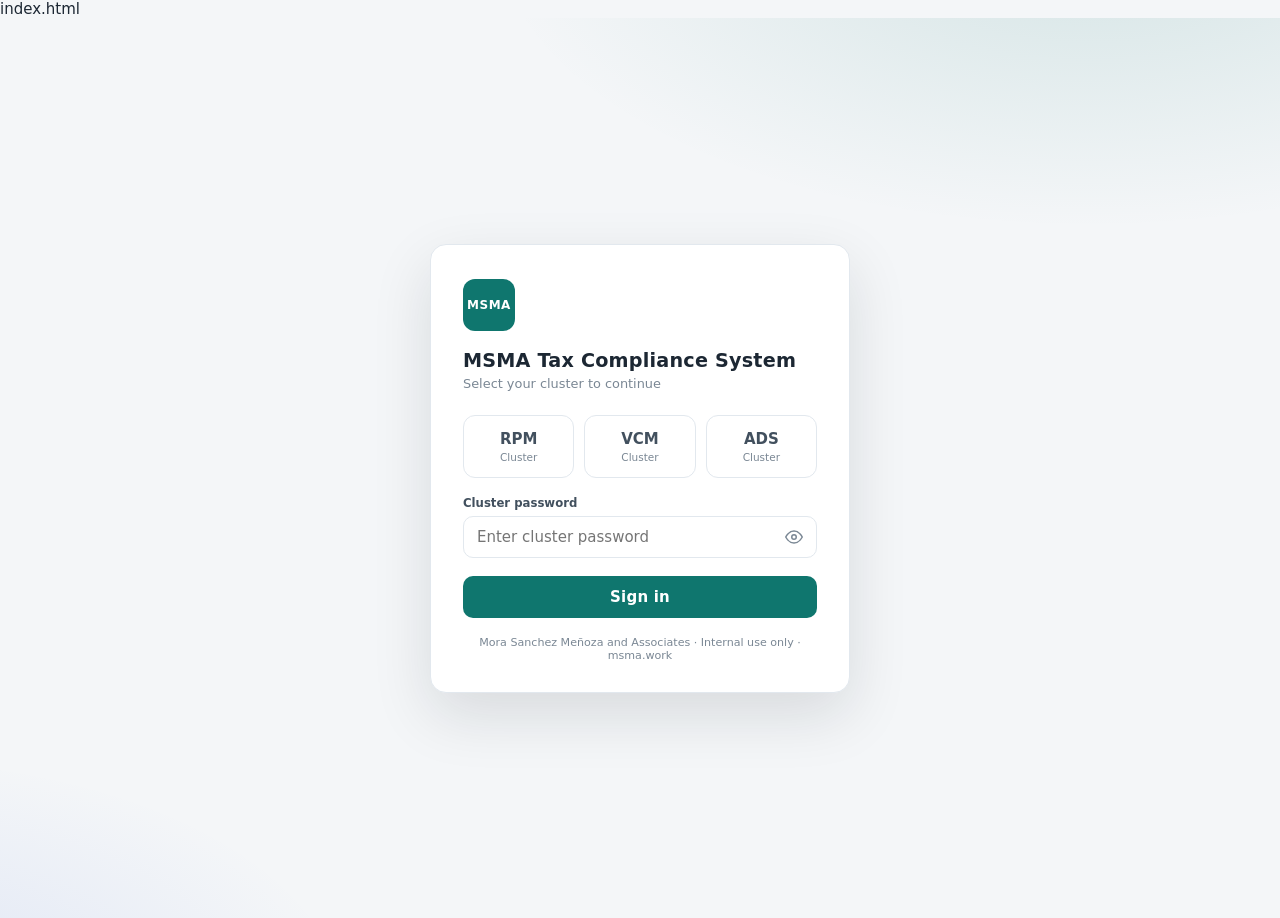
==== commit 8528368b: "Rename msma-tax-compliance-system_6.html to index.html" ====
--- a/msma-tax-compliance-system_6.html
+++ b/msma-tax-compliance-system_6.html
@@ -1,4 +1,4 @@
-<!DOCTYPE html>
+index.html
 <html lang="en">
 <head>
 <meta charset="UTF-8">
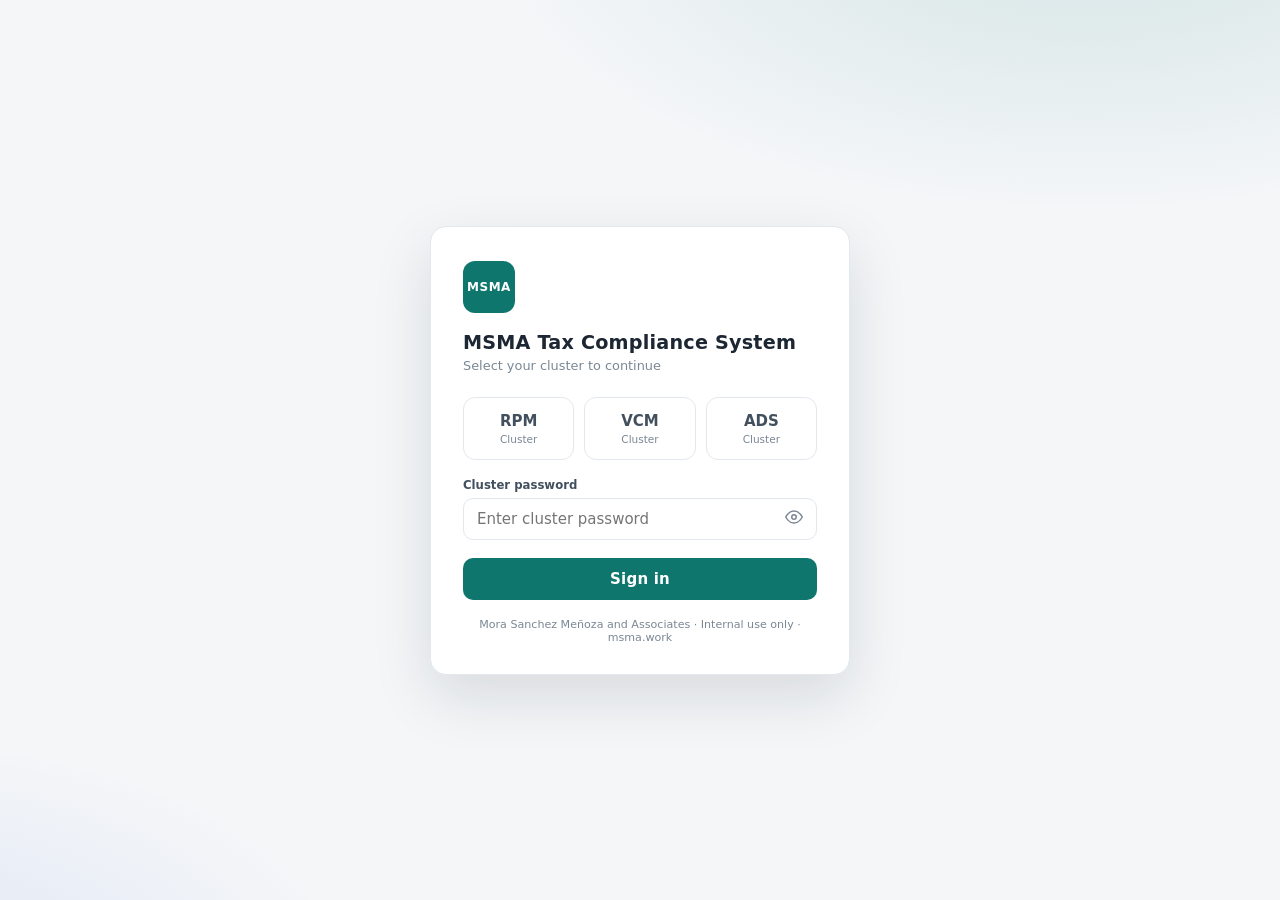
==== commit bdc26224: "Update HTML structure in msma-tax-compliance-system_6.html" ====
--- a/msma-tax-compliance-system_6.html
+++ b/msma-tax-compliance-system_6.html
@@ -1,4 +1,4 @@
-index.html
+<!DOCTYPE html>
 <html lang="en">
 <head>
 <meta charset="UTF-8">
